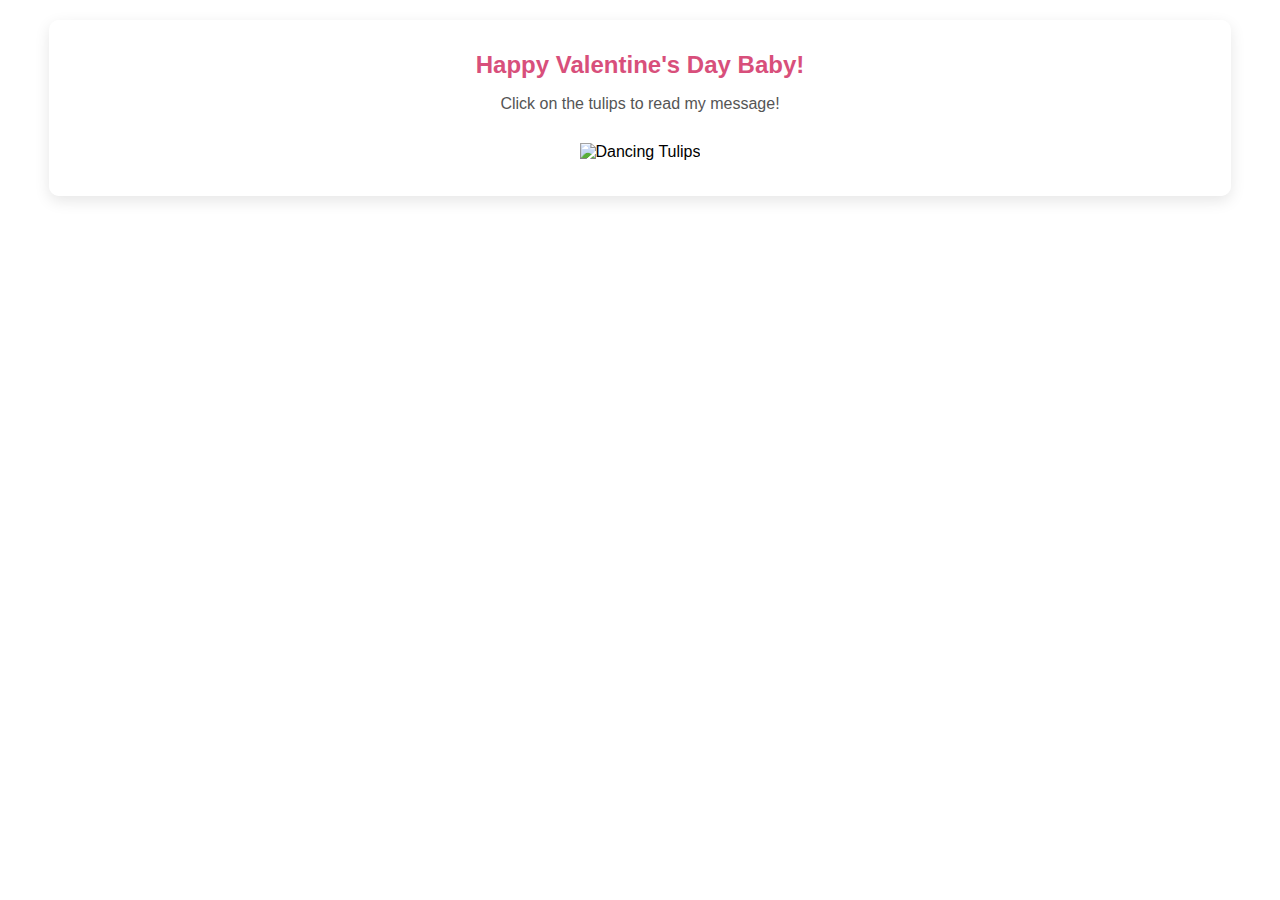
==== index.html @ f402d220 "Rename 052705.html to index.html" ====
<!DOCTYPE html>
<html lang="en">
<head>
  <meta charset="UTF-8">
  <meta name="viewport" content="width=device-width, initial-scale=1.0">
  <title>052705</title>
  <style>
    body {
      font-family: 'Arial', sans-serif;
      background: url('https://i.gifer.com/origin/10/103c30d1f212356e3b4601589fd58e2a_w200.gif') repeat;
      background-size: cover;
      margin: 0;
      padding: 0;
      overflow: hidden;
    }

    .container {
      max-width: 90%;
      margin: 20px auto;
      padding: 15px;
      background-color: rgba(255, 255, 255, 0.8);
      border-radius: 10px;
      box-shadow: 0 5px 15px rgba(0, 0, 0, 0.1);
      text-align: center;
      position: relative;
      z-index: 10;
    }

    .garden {
      position: fixed;
      bottom: 0;
      left: 0;
      width: 200%;
      height: 200px;
      background: url('https://media1.giphy.com/media/v1.Y2lkPTc5MGI3NjExbTVzZ2lraWtjOGtuNHByYjVqeG1odDUzNmQ5Z2NjajU5enZkYmtjdiZlcD12MV9pbnRlcm5hbF9naWZfYnlfaWQmY3Q9cw/NSIjsFOpyjaviAnhmg/giphy.gif') repeat;
      background-size:contain;
      z-index: 5;
      cursor: pointer;
    }

    h1 {
      font-size: 24px;
      color: #d84f7b;
    }

    p {
      font-size: 16px;
      color: #555;
      margin: 10px 0;
    }

    .tulips {
      width: 80px;
      cursor: pointer;
      margin: 20px 0;
      animation: dance 1.5s infinite;
    }

    @keyframes dance {
      0%, 100% {
        transform: translateY(0) rotate(0);
      }
      25% {
        transform: translateY(-10px) rotate(-10deg);
      }
      50% {
        transform: translateY(0) rotate(10deg);
      }
      75% {
        transform: translateY(10px) rotate(-5deg);
      }
    }

    #fullLetter {
      display: none;
      font-size: 16px;
      color: #333;
      line-height: 1.6;
      text-align: left;
      margin-top: 20px;
      background: linear-gradient(to bottom, #fff, #f0d6ec);
      border: 1px solid #d4a9ca;
      border-radius: 8px;
      padding: 15px;
      box-shadow: 0 10px 20px rgba(0, 0, 0, 0.2);
      overflow: auto;
      max-height: 200px;
    }

    .cards {
      display: flex;
      gap: 10px;
      flex-direction: row;
      justify-content: flex-start;
      overflow-x: auto;
      padding: 10px;
      display: none;
      z-index: 2; 
      position: relative;
      scroll-snap-type: x mandatory;
    }

    .card {
      width: 180px;
      height: 180px;
      perspective: 1000px;
      cursor: pointer;
      flex-shrink: 0;
      scroll-snap-align: start;
    }

    .card-inner {
      width: 100%;
      height: 100%;
      position: relative;
      transform-style: preserve-3d;
      transition: transform 0.6s;
    }

    .card:hover .card-inner {
      transform: rotateY(180deg);
    }

    .card-front, .card-back {
      position: absolute;
      width: 100%;
      height: 100%;
      backface-visibility: hidden;
      display: flex;
      justify-content: center;
      align-items: center;
    }

    .card-front {
      background: #ccc;
    }

    .card-front img {
      width: 100%;
      height: 100%;
      object-fit: cover;
    }

    .card-back {
      background: #ffafdc;
      color: #ffffff;
      transform: rotateY(180deg);
      font-family: Arial, sans-serif;
      font-size: 12px;
      text-align: center;
      padding: 8px;
    }

    @media (max-width: 600px) {
      h1 {
        font-size: 20px;
      }

      p {
        font-size: 14px;
      }

      .card-back {
        font-size: 10px;
      
      }
    }
  </style>
</head>
<body>
  <div class="container">
    <h1>Happy Valentine's Day Baby!</h1>
    <p>Click on the tulips to read my message!</p>

    <img src="https://media3.giphy.com/media/RlHseJlYXzRIq6LmC5/giphy.gif?cid=6c09b9526upptlcisw5h1lo2hwp9kyxpm9wns6ieeshi2yxl&ep=v1_stickers_search&rid=giphy.gif&ct=s" 
         alt="Dancing Tulips" class="tulips" onclick="showLetter()">

    <div id="fullLetter" class="letter">
      <p>For Liezel</p>
      <p>Happy Valentine’s Day.  

It’s incredible how someone as beautiful as you can make such a difference in my life, kahit malayo tayo 'no. You have this rare quality, a light that shines through every word you say and every moment we share. Yung tawanan natin, every night scores that we have kapag kinikilig tayo.  

Anw...

What I admire most about you, besides your undeniable beauty, is your genuine heart. You make me feel seen and appreciated in ways I never thought possible, and for that, I am so grateful.  

Our relationship may not have a label, but what we share feels special, real, and irreplaceable. Ang lakas ng pang aakit mo sa'kin boss HAHAHHA, something I hold close to my heart, a bond built on mutual respect, admiration, and the kind of connection that doesn’t need to be defined to be felt deeply. Feeling ko talaga God gave me a beautiful angel like you, not an actual angel ah but you look like an angel love.

Even though we’re apart, please know that distance means nothing when it comes to you. I will always find time for you, always make the effort to remind you how much you mean to me. Because someone as genuine and wonderful as you deserves to feel cherished, no matter where life takes us.  

Thank you for being yourself, for your laughter, your honesty, and your warmth. You are a truly rare and beautiful soul, and I’m so lucky to have you in my life, however I can.  </p>
      <p>Forever yours, Paul</p>
      <p>Your Valentine acccxkkkkk HAHAHAAHAH
      </p>
      <p>Tap the garden of tulips below baby, twice!</p>
    </div>

    <div id="cards" class="cards">
        <div class="card">
            <div class="card-inner">
              <div class="card-front">
                <img src="https://media3.giphy.com/media/v1.Y2lkPTc5MGI3NjExaTF4cm04MWJiZnYxbTR2czI2cTNpYnA2Y3k5bml3Ymc3cmdnbDQxMyZlcD12MV9pbnRlcm5hbF9naWZfYnlfaWQmY3Q9Zw/i1Y31nln84P6NJmjod/giphy.gif" alt="Image 1">
              </div>
              <div class="card-back">
                <p>Happy Valentines! I know I can't be with you right now, but please take care always!</p>
              </div>
            </div>
          </div>
          <div class="card">
            <div class="card-inner">
              <div class="card-front">
                <img src="https://media0.giphy.com/media/v1.Y2lkPTc5MGI3NjExdzI2bGhhYzYxZm8zbWo5ZjdnbjM0ZGVvbG04aXlsZWZ3bTZhdm5rMCZlcD12MV9pbnRlcm5hbF9naWZfYnlfaWQmY3Q9Zw/ij0ZnyDGT7kscQRgGT/giphy.gif" alt="Image 2">
              </div>
              <div class="card-back">
                <p>Hi love, I just wat to remind you that you have me always!</p>
              </div>
            </div>
          </div>
          <div class="card">
            <div class="card-inner">
              <div class="card-front">
                <img src="https://media4.giphy.com/media/v1.Y2lkPTc5MGI3NjExYWk5dmNlc3FkajIxeGUxaGdwNDNmNGNwenpjZ3E0eXNyeDh3eDljayZlcD12MV9pbnRlcm5hbF9naWZfYnlfaWQmY3Q9Zw/FDbIUZLwbCUS4786z3/giphy.gif" alt="Image 3">
              </div>
              <div class="card-back">
                <p>You're so Genuine love!</p>
              </div>
            </div>
          </div>
          <!-- Duplicate the cards for more -->
          <div class="card">
            <div class="card-inner">
              <div class="card-front">
                <img src="https://media2.giphy.com/media/v1.Y2lkPTc5MGI3NjExa240ajNscW9pamJvaXJhZzRhMHZxc2szc3ZudHVvY2Z4M3NtcWxzZSZlcD12MV9pbnRlcm5hbF9naWZfYnlfaWQmY3Q9Zw/EsXa58QkvRuzTTZ7cc/giphy.gif" alt="Image 4">
              </div>
              <div class="card-back">
                <p>Ang ganda ganda mo! 'wag na 'wag mong ikakahiya 'yan</p>
              </div>
            </div>
          </div>
          <div class="card">
            <div class="card-inner">
              <div class="card-front">
                <img src="https://media2.giphy.com/media/v1.Y2lkPTc5MGI3NjExMWRkYTAwc25rc25hcm9rb3UwdXUwbzZxNWx5bWd0OTR2NWxpYTh5NSZlcD12MV9pbnRlcm5hbF9naWZfYnlfaWQmY3Q9Zw/TJWLyq7QOcJ8hHmfvm/giphy.gif" alt="Image 5">
              </div>
              <div class="card-back">
                <p>Stay what you are lovey! And I'll stay no matter what!</p>
              </div>
            </div>
          </div>
          <div class="card">
              <div class="card-inner">
                <div class="card-front">
                  <img src="https://media3.giphy.com/media/l62dOdHre9evUPFuMK/giphy.webp" alt="Image 5">
                </div>
                <div class="card-back">
                  <p>kapit lang tayo sa isa't isa, gugulatin pa natin sila!</p>
                </div>
              </div>
            </div>
            <div class="card">
              <div class="card-inner">
                <div class="card-front">
                  <img src="https://media4.giphy.com/media/ekswLitBUEKHxTc70h/giphy.webp" alt="Image 5">
                </div>
                <div class="card-back">
                  <p>I love you so much!</p>
                </div>
              </div>
            </div>
            <div class="card">
              <div class="card-inner">
                <div class="card-front">
                  <img src="https://media3.giphy.com/media/9bKN5AArXecaHyORTV/giphy.webp" alt="Image 5">
                </div>
                <div class="card-back">
                  <p>Ako lang 'to ah, baka kiligin ka pa jan HAHHAAHHA</p>
                </div>
              </div>
            </div>
            <div class="card">
              <div class="card-inner">
                <div class="card-front">
                  <img src="https://media0.giphy.com/media/3IkH0Ch704BoApSn9r/giphy.webp" alt="Image 5">
                </div>
                <div class="card-back">
                  <p>Lord! kung hindi naman po kami please ito nalang po!</p>
                </div>
              </div>
            </div>
            <div class="card">
              <div class="card-inner">
                <div class="card-front">
                  <img src="https://media3.giphy.com/media/3qIzgpZiysvSBaHsNf/giphy.webp" alt="Image 5">
                </div>
                <div class="card-back">
                  <p>Thank you also love, I am lucky to have you and thanks sa lahat lalong lalo na sa pag boost ng confident sa'kin, I love you!</p>
                </div>
              </div>
            </div>
    </div>
  </div>

  <div class="garden" onclick="toggleCards()"></div>

  <script>
    function showLetter() {
      document.getElementById("fullLetter").style.display = "block";
      document.querySelector(".tulips").style.display = "none";
    }

    function toggleCards() {
      const cards = document.getElementById("cards");
      cards.style.display = cards.style.display === "none" ? "flex" : "none";
    }
  </script>
</body>
</html>
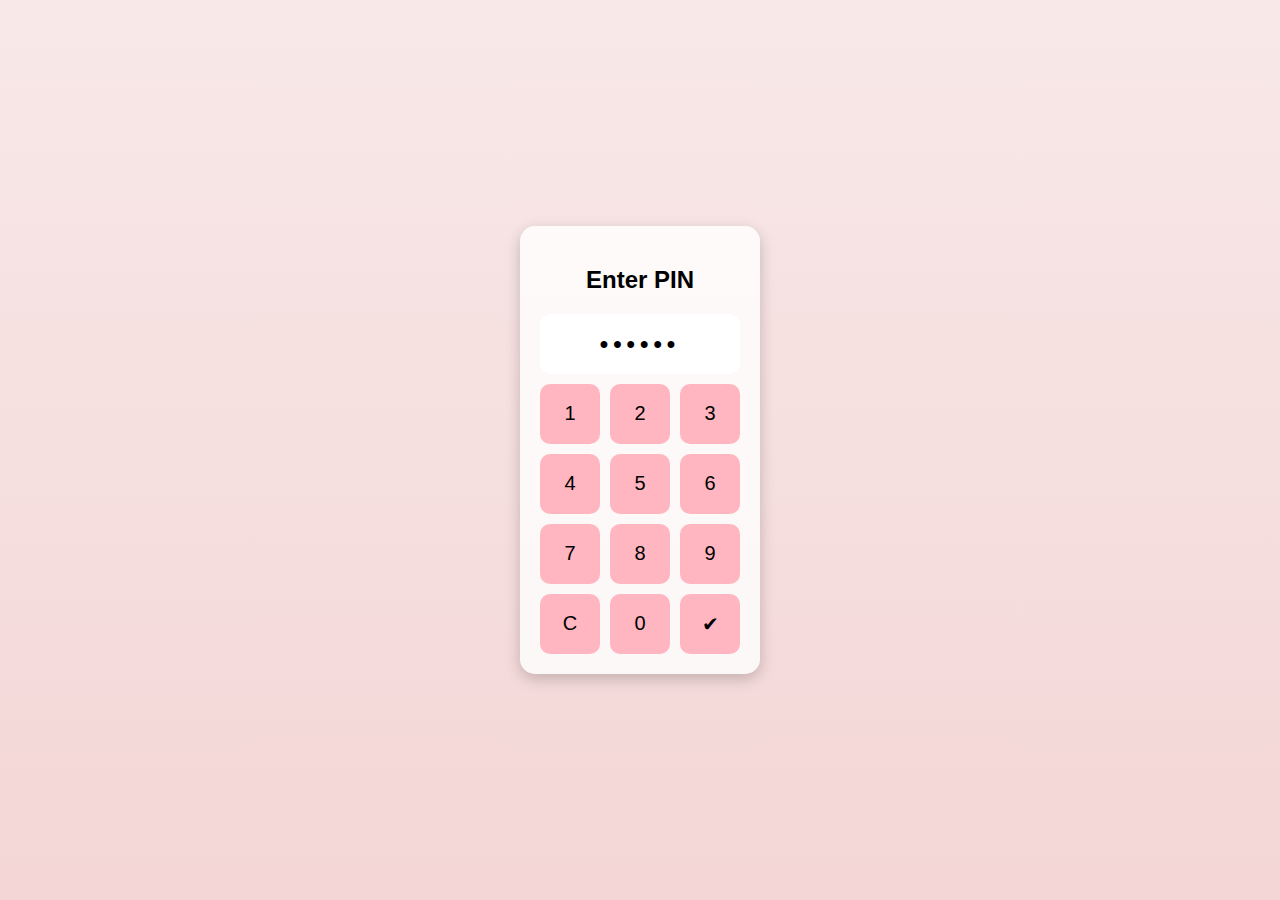
==== commit 95d97ff4: "Add files via upload" ====
--- a/index.html
+++ b/index.html
@@ -1,318 +1,30 @@
 <!DOCTYPE html>
 <html lang="en">
 <head>
-  <meta charset="UTF-8">
-  <meta name="viewport" content="width=device-width, initial-scale=1.0">
-  <title>052705</title>
-  <style>
-    body {
-      font-family: 'Arial', sans-serif;
-      background: url('https://i.gifer.com/origin/10/103c30d1f212356e3b4601589fd58e2a_w200.gif') repeat;
-      background-size: cover;
-      margin: 0;
-      padding: 0;
-      overflow: hidden;
-    }
-
-    .container {
-      max-width: 90%;
-      margin: 20px auto;
-      padding: 15px;
-      background-color: rgba(255, 255, 255, 0.8);
-      border-radius: 10px;
-      box-shadow: 0 5px 15px rgba(0, 0, 0, 0.1);
-      text-align: center;
-      position: relative;
-      z-index: 10;
-    }
-
-    .garden {
-      position: fixed;
-      bottom: 0;
-      left: 0;
-      width: 200%;
-      height: 200px;
-      background: url('https://media1.giphy.com/media/v1.Y2lkPTc5MGI3NjExbTVzZ2lraWtjOGtuNHByYjVqeG1odDUzNmQ5Z2NjajU5enZkYmtjdiZlcD12MV9pbnRlcm5hbF9naWZfYnlfaWQmY3Q9cw/NSIjsFOpyjaviAnhmg/giphy.gif') repeat;
-      background-size:contain;
-      z-index: 5;
-      cursor: pointer;
-    }
-
-    h1 {
-      font-size: 24px;
-      color: #d84f7b;
-    }
-
-    p {
-      font-size: 16px;
-      color: #555;
-      margin: 10px 0;
-    }
-
-    .tulips {
-      width: 80px;
-      cursor: pointer;
-      margin: 20px 0;
-      animation: dance 1.5s infinite;
-    }
-
-    @keyframes dance {
-      0%, 100% {
-        transform: translateY(0) rotate(0);
-      }
-      25% {
-        transform: translateY(-10px) rotate(-10deg);
-      }
-      50% {
-        transform: translateY(0) rotate(10deg);
-      }
-      75% {
-        transform: translateY(10px) rotate(-5deg);
-      }
-    }
-
-    #fullLetter {
-      display: none;
-      font-size: 16px;
-      color: #333;
-      line-height: 1.6;
-      text-align: left;
-      margin-top: 20px;
-      background: linear-gradient(to bottom, #fff, #f0d6ec);
-      border: 1px solid #d4a9ca;
-      border-radius: 8px;
-      padding: 15px;
-      box-shadow: 0 10px 20px rgba(0, 0, 0, 0.2);
-      overflow: auto;
-      max-height: 200px;
-    }
-
-    .cards {
-      display: flex;
-      gap: 10px;
-      flex-direction: row;
-      justify-content: flex-start;
-      overflow-x: auto;
-      padding: 10px;
-      display: none;
-      z-index: 2; 
-      position: relative;
-      scroll-snap-type: x mandatory;
-    }
-
-    .card {
-      width: 180px;
-      height: 180px;
-      perspective: 1000px;
-      cursor: pointer;
-      flex-shrink: 0;
-      scroll-snap-align: start;
-    }
-
-    .card-inner {
-      width: 100%;
-      height: 100%;
-      position: relative;
-      transform-style: preserve-3d;
-      transition: transform 0.6s;
-    }
-
-    .card:hover .card-inner {
-      transform: rotateY(180deg);
-    }
-
-    .card-front, .card-back {
-      position: absolute;
-      width: 100%;
-      height: 100%;
-      backface-visibility: hidden;
-      display: flex;
-      justify-content: center;
-      align-items: center;
-    }
-
-    .card-front {
-      background: #ccc;
-    }
-
-    .card-front img {
-      width: 100%;
-      height: 100%;
-      object-fit: cover;
-    }
-
-    .card-back {
-      background: #ffafdc;
-      color: #ffffff;
-      transform: rotateY(180deg);
-      font-family: Arial, sans-serif;
-      font-size: 12px;
-      text-align: center;
-      padding: 8px;
-    }
-
-    @media (max-width: 600px) {
-      h1 {
-        font-size: 20px;
-      }
-
-      p {
-        font-size: 14px;
-      }
-
-      .card-back {
-        font-size: 10px;
-      
-      }
-    }
-  </style>
+    <meta charset="UTF-8">
+    <meta name="viewport" content="width=device-width, initial-scale=1.0">
+    <title>Lock Screen</title>
+    <link rel="stylesheet" href="style.css">
 </head>
 <body>
-  <div class="container">
-    <h1>Happy Valentine's Day Baby!</h1>
-    <p>Click on the tulips to read my message!</p>
-
-    <img src="https://media3.giphy.com/media/RlHseJlYXzRIq6LmC5/giphy.gif?cid=6c09b9526upptlcisw5h1lo2hwp9kyxpm9wns6ieeshi2yxl&ep=v1_stickers_search&rid=giphy.gif&ct=s" 
-         alt="Dancing Tulips" class="tulips" onclick="showLetter()">
-
-    <div id="fullLetter" class="letter">
-      <p>For Liezel</p>
-      <p>Happy Valentine’s Day.  
-
-It’s incredible how someone as beautiful as you can make such a difference in my life, kahit malayo tayo 'no. You have this rare quality, a light that shines through every word you say and every moment we share. Yung tawanan natin, every night scores that we have kapag kinikilig tayo.  
-
-Anw...
-
-What I admire most about you, besides your undeniable beauty, is your genuine heart. You make me feel seen and appreciated in ways I never thought possible, and for that, I am so grateful.  
-
-Our relationship may not have a label, but what we share feels special, real, and irreplaceable. Ang lakas ng pang aakit mo sa'kin boss HAHAHHA, something I hold close to my heart, a bond built on mutual respect, admiration, and the kind of connection that doesn’t need to be defined to be felt deeply. Feeling ko talaga God gave me a beautiful angel like you, not an actual angel ah but you look like an angel love.
-
-Even though we’re apart, please know that distance means nothing when it comes to you. I will always find time for you, always make the effort to remind you how much you mean to me. Because someone as genuine and wonderful as you deserves to feel cherished, no matter where life takes us.  
-
-Thank you for being yourself, for your laughter, your honesty, and your warmth. You are a truly rare and beautiful soul, and I’m so lucky to have you in my life, however I can.  </p>
-      <p>Forever yours, Paul</p>
-      <p>Your Valentine acccxkkkkk HAHAHAAHAH
-      </p>
-      <p>Tap the garden of tulips below baby, twice!</p>
+    <div class="lockscreen">
+        <h2>Enter PIN</h2>
+        <div class="pin-display" id="pinDisplay">••••••</div>
+        <div class="keypad">
+            <button onclick="enterPin(1)">1</button>
+            <button onclick="enterPin(2)">2</button>
+            <button onclick="enterPin(3)">3</button>
+            <button onclick="enterPin(4)">4</button>
+            <button onclick="enterPin(5)">5</button>
+            <button onclick="enterPin(6)">6</button>
+            <button onclick="enterPin(7)">7</button>
+            <button onclick="enterPin(8)">8</button>
+            <button onclick="enterPin(9)">9</button>
+            <button onclick="clearPin()">C</button>
+            <button onclick="enterPin(0)">0</button>
+            <button onclick="checkPin()">✔</button>
+        </div>
     </div>
-
-    <div id="cards" class="cards">
-        <div class="card">
-            <div class="card-inner">
-              <div class="card-front">
-                <img src="https://media3.giphy.com/media/v1.Y2lkPTc5MGI3NjExaTF4cm04MWJiZnYxbTR2czI2cTNpYnA2Y3k5bml3Ymc3cmdnbDQxMyZlcD12MV9pbnRlcm5hbF9naWZfYnlfaWQmY3Q9Zw/i1Y31nln84P6NJmjod/giphy.gif" alt="Image 1">
-              </div>
-              <div class="card-back">
-                <p>Happy Valentines! I know I can't be with you right now, but please take care always!</p>
-              </div>
-            </div>
-          </div>
-          <div class="card">
-            <div class="card-inner">
-              <div class="card-front">
-                <img src="https://media0.giphy.com/media/v1.Y2lkPTc5MGI3NjExdzI2bGhhYzYxZm8zbWo5ZjdnbjM0ZGVvbG04aXlsZWZ3bTZhdm5rMCZlcD12MV9pbnRlcm5hbF9naWZfYnlfaWQmY3Q9Zw/ij0ZnyDGT7kscQRgGT/giphy.gif" alt="Image 2">
-              </div>
-              <div class="card-back">
-                <p>Hi love, I just wat to remind you that you have me always!</p>
-              </div>
-            </div>
-          </div>
-          <div class="card">
-            <div class="card-inner">
-              <div class="card-front">
-                <img src="https://media4.giphy.com/media/v1.Y2lkPTc5MGI3NjExYWk5dmNlc3FkajIxeGUxaGdwNDNmNGNwenpjZ3E0eXNyeDh3eDljayZlcD12MV9pbnRlcm5hbF9naWZfYnlfaWQmY3Q9Zw/FDbIUZLwbCUS4786z3/giphy.gif" alt="Image 3">
-              </div>
-              <div class="card-back">
-                <p>You're so Genuine love!</p>
-              </div>
-            </div>
-          </div>
-          <!-- Duplicate the cards for more -->
-          <div class="card">
-            <div class="card-inner">
-              <div class="card-front">
-                <img src="https://media2.giphy.com/media/v1.Y2lkPTc5MGI3NjExa240ajNscW9pamJvaXJhZzRhMHZxc2szc3ZudHVvY2Z4M3NtcWxzZSZlcD12MV9pbnRlcm5hbF9naWZfYnlfaWQmY3Q9Zw/EsXa58QkvRuzTTZ7cc/giphy.gif" alt="Image 4">
-              </div>
-              <div class="card-back">
-                <p>Ang ganda ganda mo! 'wag na 'wag mong ikakahiya 'yan</p>
-              </div>
-            </div>
-          </div>
-          <div class="card">
-            <div class="card-inner">
-              <div class="card-front">
-                <img src="https://media2.giphy.com/media/v1.Y2lkPTc5MGI3NjExMWRkYTAwc25rc25hcm9rb3UwdXUwbzZxNWx5bWd0OTR2NWxpYTh5NSZlcD12MV9pbnRlcm5hbF9naWZfYnlfaWQmY3Q9Zw/TJWLyq7QOcJ8hHmfvm/giphy.gif" alt="Image 5">
-              </div>
-              <div class="card-back">
-                <p>Stay what you are lovey! And I'll stay no matter what!</p>
-              </div>
-            </div>
-          </div>
-          <div class="card">
-              <div class="card-inner">
-                <div class="card-front">
-                  <img src="https://media3.giphy.com/media/l62dOdHre9evUPFuMK/giphy.webp" alt="Image 5">
-                </div>
-                <div class="card-back">
-                  <p>kapit lang tayo sa isa't isa, gugulatin pa natin sila!</p>
-                </div>
-              </div>
-            </div>
-            <div class="card">
-              <div class="card-inner">
-                <div class="card-front">
-                  <img src="https://media4.giphy.com/media/ekswLitBUEKHxTc70h/giphy.webp" alt="Image 5">
-                </div>
-                <div class="card-back">
-                  <p>I love you so much!</p>
-                </div>
-              </div>
-            </div>
-            <div class="card">
-              <div class="card-inner">
-                <div class="card-front">
-                  <img src="https://media3.giphy.com/media/9bKN5AArXecaHyORTV/giphy.webp" alt="Image 5">
-                </div>
-                <div class="card-back">
-                  <p>Ako lang 'to ah, baka kiligin ka pa jan HAHHAAHHA</p>
-                </div>
-              </div>
-            </div>
-            <div class="card">
-              <div class="card-inner">
-                <div class="card-front">
-                  <img src="https://media0.giphy.com/media/3IkH0Ch704BoApSn9r/giphy.webp" alt="Image 5">
-                </div>
-                <div class="card-back">
-                  <p>Lord! kung hindi naman po kami please ito nalang po!</p>
-                </div>
-              </div>
-            </div>
-            <div class="card">
-              <div class="card-inner">
-                <div class="card-front">
-                  <img src="https://media3.giphy.com/media/3qIzgpZiysvSBaHsNf/giphy.webp" alt="Image 5">
-                </div>
-                <div class="card-back">
-                  <p>Thank you also love, I am lucky to have you and thanks sa lahat lalong lalo na sa pag boost ng confident sa'kin, I love you!</p>
-                </div>
-              </div>
-            </div>
-    </div>
-  </div>
-
-  <div class="garden" onclick="toggleCards()"></div>
-
-  <script>
-    function showLetter() {
-      document.getElementById("fullLetter").style.display = "block";
-      document.querySelector(".tulips").style.display = "none";
-    }
-
-    function toggleCards() {
-      const cards = document.getElementById("cards");
-      cards.style.display = cards.style.display === "none" ? "flex" : "none";
-    }
-  </script>
+    <script src="script.js"></script>
 </body>
 </html>
--- a/style.css
+++ b/style.css
@@ -0,0 +1,55 @@
+body {
+    font-family: Arial, sans-serif;
+    background: linear-gradient(to bottom, #f8e8e8, #f4d6d6);
+    display: flex;
+    justify-content: center;
+    align-items: center;
+    height: 100vh;
+    margin: 0;
+}
+
+.lockscreen {
+    text-align: center;
+    background: rgba(255, 255, 255, 0.8);
+    padding: 20px;
+    border-radius: 15px;
+    box-shadow: 0px 5px 15px rgba(0, 0, 0, 0.2);
+}
+
+.pin-display {
+    font-size: 24px;
+    margin: 10px 0;
+    letter-spacing: 5px;
+    background: white;
+    padding: 10px;
+    border-radius: 10px;
+    min-width: 150px;
+    height: 40px;
+    display: flex;
+    justify-content: center;
+    align-items: center;
+    font-weight: bold;
+}
+
+.keypad {
+    display: grid;
+    grid-template-columns: repeat(3, 60px);
+    gap: 10px;
+    justify-content: center;
+    margin-top: 10px;
+}
+
+.keypad button {
+    width: 60px;
+    height: 60px;
+    font-size: 20px;
+    border: none;
+    border-radius: 10px;
+    background: #ffb6c1;
+    cursor: pointer;
+    transition: 0.3s;
+}
+
+.keypad button:hover {
+    background: #ff8a9e;
+}
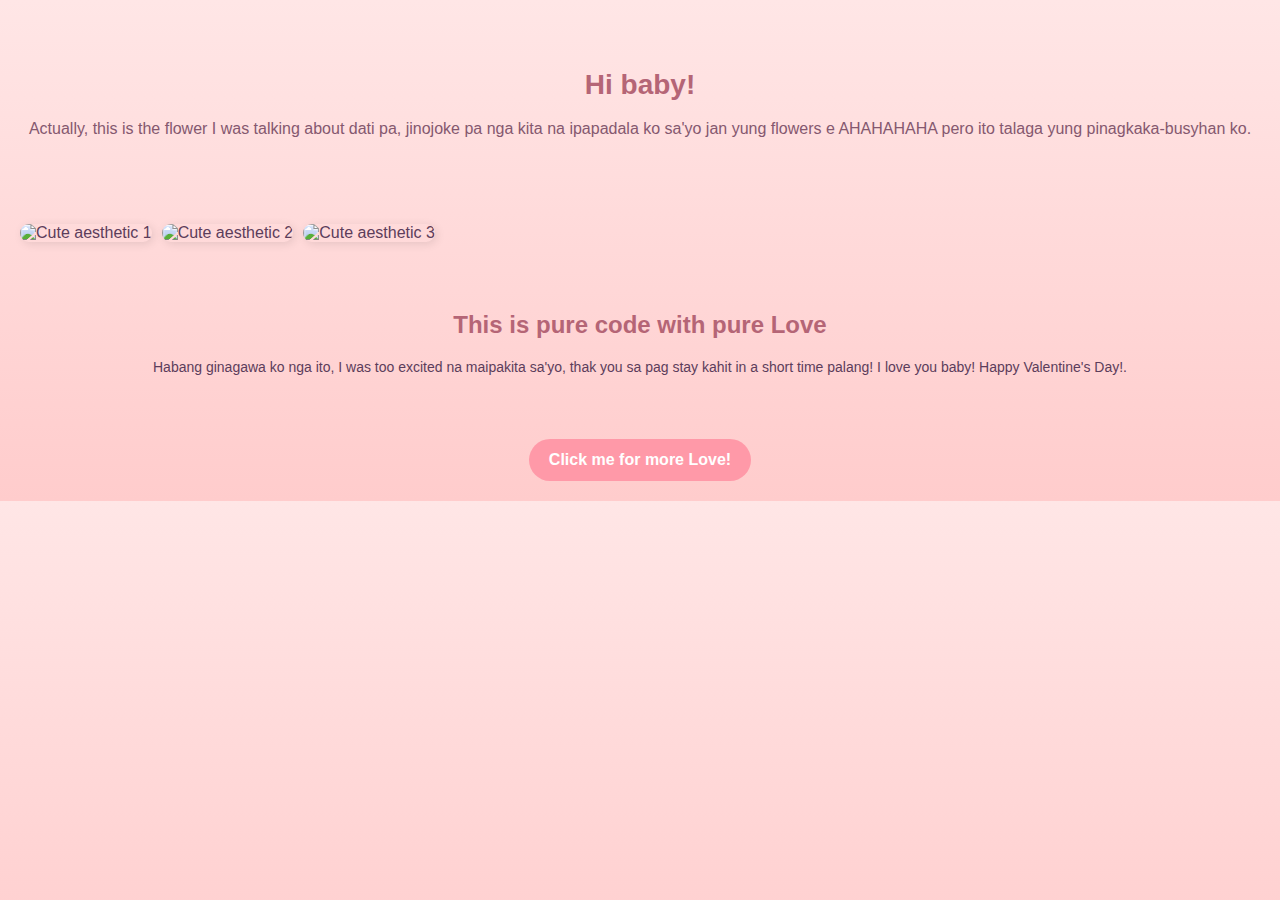
==== commit ac00dfee: "Add files via upload" ====
--- a/index.html
+++ b/index.html
@@ -3,28 +3,29 @@
 <head>
     <meta charset="UTF-8">
     <meta name="viewport" content="width=device-width, initial-scale=1.0">
-    <title>Lock Screen</title>
-    <link rel="stylesheet" href="style.css">
+    <title>Pink Landing Page</title>
+    <link rel="stylesheet" href="styles.css">
 </head>
 <body>
-    <div class="lockscreen">
-        <h2>Enter PIN</h2>
-        <div class="pin-display" id="pinDisplay">••••••</div>
-        <div class="keypad">
-            <button onclick="enterPin(1)">1</button>
-            <button onclick="enterPin(2)">2</button>
-            <button onclick="enterPin(3)">3</button>
-            <button onclick="enterPin(4)">4</button>
-            <button onclick="enterPin(5)">5</button>
-            <button onclick="enterPin(6)">6</button>
-            <button onclick="enterPin(7)">7</button>
-            <button onclick="enterPin(8)">8</button>
-            <button onclick="enterPin(9)">9</button>
-            <button onclick="clearPin()">C</button>
-            <button onclick="enterPin(0)">0</button>
-            <button onclick="checkPin()">✔</button>
-        </div>
-    </div>
-    <script src="script.js"></script>
+    <header class="hero">
+        <h1>Hi baby! </h1>
+        <p>Actually, this is the flower I was talking about dati pa, jinojoke pa nga kita na ipapadala ko sa'yo jan yung flowers e AHAHAHAHA pero ito talaga yung pinagkaka-busyhan ko.</p>
+    </header>
+
+    <section class="gallery">
+        <div class="image"><img src="images/img1.jpg" alt="Cute aesthetic 1"></div>
+        <div class="image"><img src="images/img2.jpg" alt="Cute aesthetic 2"></div>
+        <div class="image"><img src="images/img3.jpg" alt="Cute aesthetic 3"></div>
+    </section>
+
+    <section class="about">
+        <h2>This is pure code with pure Love</h2>
+        <p>Habang ginagawa ko nga ito, I was too excited na maipakita sa'yo, thak you sa pag stay kahit in a short time palang! I love you baby! Happy Valentine's Day!.</p>
+    </section>
+
+    <footer>
+    <a href="lock.html" class="cta">Click me for more Love!</a>
+</footer>
+
 </body>
 </html>
--- a/styles.css
+++ b/styles.css
@@ -0,0 +1,76 @@
+/* General Styles */
+body {
+    font-family: 'Poppins', sans-serif;
+    background: linear-gradient(to bottom, #FFE6E6, #FFCCCC);
+    color: #5C3D5B;
+    text-align: center;
+    margin: 0;
+    padding: 0;
+}
+
+/* Hero Section */
+.hero {
+    padding: 50px 20px;
+}
+
+.hero h1 {
+    font-size: 28px;
+    font-weight: bold;
+    color: #B56576;
+}
+
+.hero p {
+    font-size: 16px;
+    color: #85586F;
+}
+
+/* Gallery Section */
+.gallery {
+    display: flex;
+    overflow-x: auto;
+    padding: 20px;
+    gap: 10px;
+}
+
+.image img {
+    width: 120px;
+    height: 120px;
+    object-fit: cover;
+    border-radius: 20px;
+    box-shadow: 2px 2px 10px rgba(0, 0, 0, 0.1);
+}
+
+/* About Section */
+.about {
+    padding: 30px;
+}
+
+.about h2 {
+    color: #B56576;
+}
+
+.about p {
+    font-size: 14px;
+}
+
+/* Footer & CTA */
+footer {
+    padding: 20px;
+}
+
+.cta {
+    display: inline-block;
+    background: #FF99A8;
+    color: white;
+    text-decoration: none;
+    padding: 12px 20px;
+    border-radius: 25px;
+    font-size: 16px;
+    font-weight: bold;
+    transition: 0.3s;
+}
+
+.cta:hover {
+    background: #FF7689;
+}
+
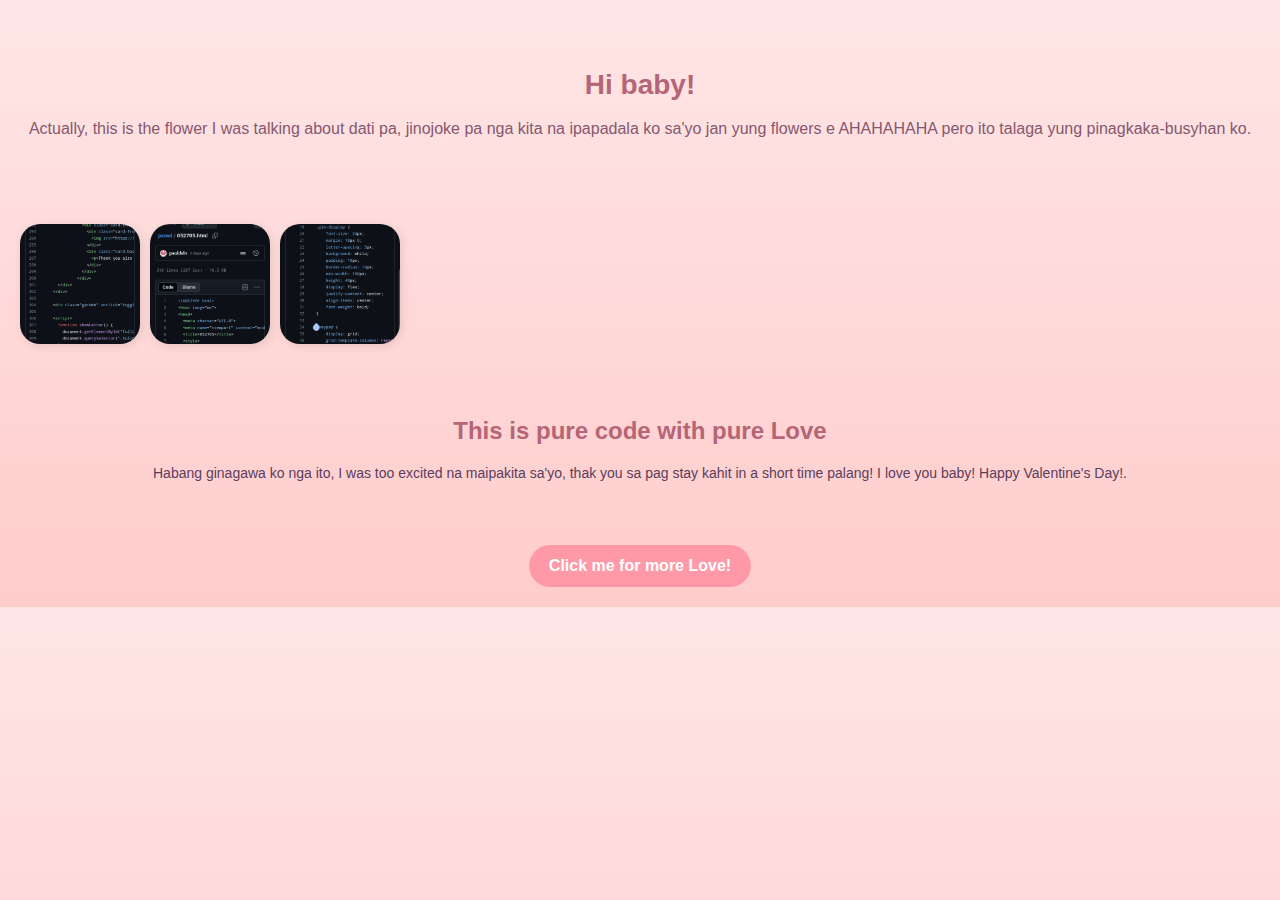
==== commit 0981818e: "Update index.html" ====
--- a/index.html
+++ b/index.html
@@ -13,9 +13,9 @@
     </header>
 
     <section class="gallery">
-        <div class="image"><img src="images/img1.jpg" alt="Cute aesthetic 1"></div>
-        <div class="image"><img src="images/img2.jpg" alt="Cute aesthetic 2"></div>
-        <div class="image"><img src="images/img3.jpg" alt="Cute aesthetic 3"></div>
+        <div class="image"><img src="img1.jpg" alt="Cute aesthetic 1"></div>
+        <div class="image"><img src="img2.jpg" alt="Cute aesthetic 2"></div>
+        <div class="image"><img src="img3.jpg" alt="Cute aesthetic 3"></div>
     </section>
 
     <section class="about">
